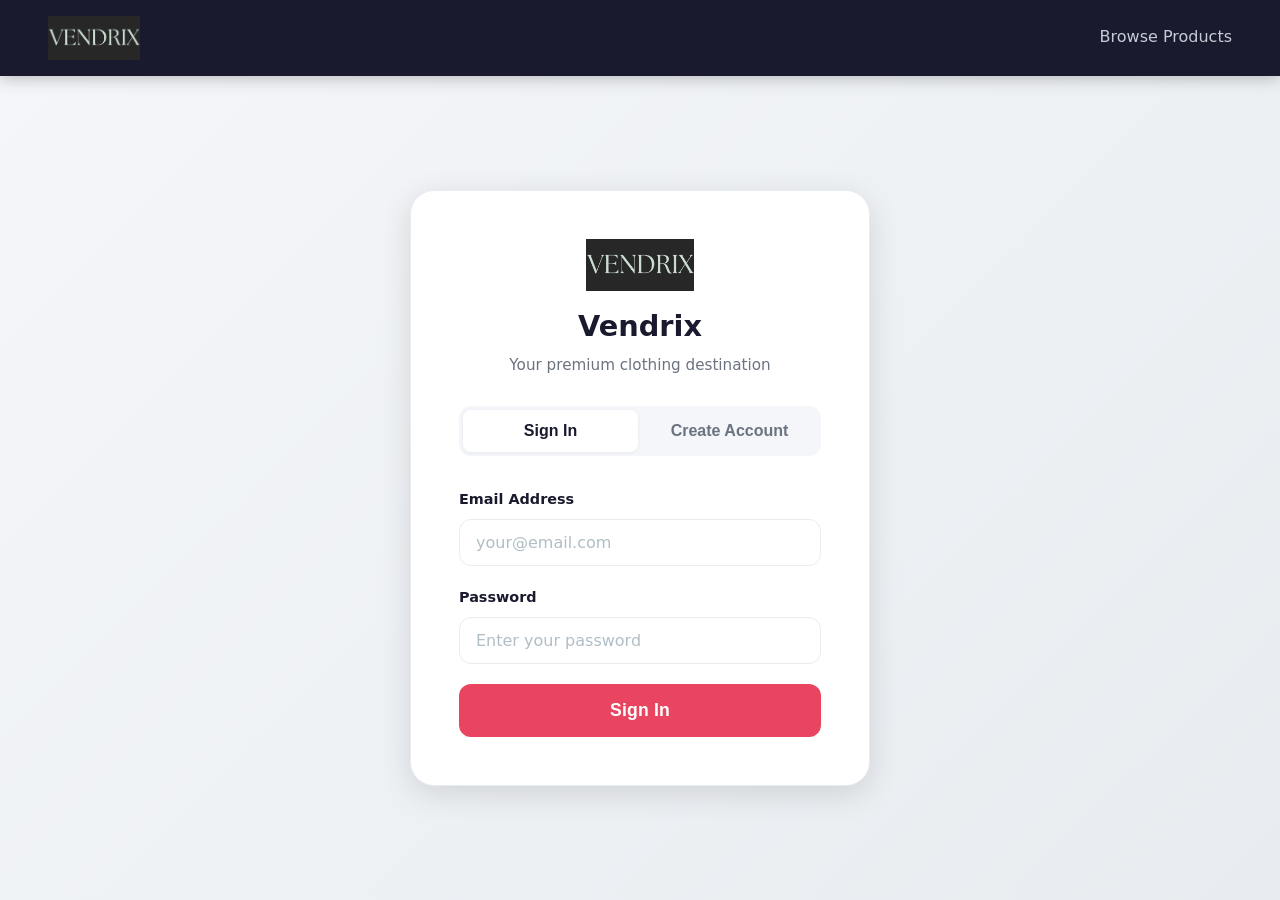
==== frontend/auth.html @ 45f07b44 "Initial commit - Vendrix full-stack ecommerce project" ====
<!DOCTYPE html>
<html lang="en">
<head>
  <meta charset="UTF-8">
  <meta name="viewport" content="width=device-width, initial-scale=1.0">
  <title>Vendrix — Login</title>
  <link rel="stylesheet" href="style.css">
</head>
<body>

<nav>
  <div class="nav-logo">
    <img src="assets/logo/vendrix-logo.png" alt="Vendrix"
         onerror="this.style.display='none';document.querySelector('.nav-logo-text').style.display='block'">
    <span class="nav-logo-text" style="display:none">Vendrix</span>
  </div>
  <div class="nav-links">
    <a href="index.html">Browse Products</a>
  </div>
</nav>

<div class="auth-page">
  <div class="auth-card">

    <div class="auth-logo">
      <img src="assets/logo/vendrix-logo.png" alt="Vendrix"
           onerror="this.style.display='none'">
      <h1>Vendrix</h1>
      <p>Your premium clothing destination</p>
    </div>

    <div class="auth-tabs">
      <button class="active" id="tab-login">Sign In</button>
      <button id="tab-register">Create Account</button>
    </div>

    <div id="alert" style="display:none"></div>

    <!-- login form section -->
    <div id="login-form">
      <div class="form-group">
        <label>Email Address</label>
        <input type="email" id="login-email"
               placeholder="your@email.com"
               autocomplete="email">
      </div>
      <div class="form-group">
        <label>Password</label>
        <input type="password" id="login-password"
               placeholder="Enter your password"
               autocomplete="current-password">
      </div>
      <button class="btn btn-primary btn-lg"
              style="width:100%"
              id="login-btn">Sign In</button>
    </div>

    <!-- register form (hidden by default) -->
    <div id="register-form" style="display:none">
      <div class="form-group">
        <label>Username</label>
        <input type="text" id="reg-username"
               placeholder="Choose a username">
      </div>
      <div class="form-group">
        <label>Email Address</label>
        <input type="email" id="reg-email"
               placeholder="your@email.com">
      </div>
      <div class="form-group">
        <label>Password</label>
        <input type="password" id="reg-password"
               placeholder="Minimum 6 characters">
      </div>
      <div class="form-group">
        <label>Confirm Password</label>
        <input type="password" id="reg-password2"
               placeholder="Repeat your password">
      </div>
      <button class="btn btn-primary btn-lg"
              style="width:100%"
              id="register-btn">Create Account</button>
    </div>

  </div>
</div>

<script src="api.js"></script>
<script src="auth.js"></script>
</body>
</html>
---- frontend/style.css ----
/* reset - remove default browser styles */
*, *::before, *::after {
  margin: 0;
  padding: 0;
  box-sizing: border-box;
}

:root {
  --primary:   #e94560;
  --primary-dark: #c0392b;
  --dark:      #1a1a2e;
  --dark2:     #16213e;
  --bg:        #f4f6f9;
  --white:     #ffffff;
  --border:    #e8ecf0;
  --text:      #1a1a2e;
  --text-muted:#6b7280;
  --radius:    12px;
  --radius-lg: 16px;
  --shadow-sm: 0 1px 4px rgba(0,0,0,0.06);
  --shadow:    0 4px 16px rgba(0,0,0,0.08);
  --shadow-lg: 0 8px 32px rgba(0,0,0,0.12);
}

body {
  font-family: 'Segoe UI', system-ui, -apple-system, sans-serif;
  background: var(--bg);
  color: var(--text);
  min-height: 100vh;
  font-size: 16px;
  line-height: 1.6;
}

a {
  text-decoration: none;
  color: inherit;
}

img {
  display: block;
  max-width: 100%;
}

/* navbar */
nav {
  background: var(--dark);
  padding: 0 48px;
  display: flex;
  align-items: center;
  justify-content: space-between;
  height: 76px;
  position: sticky;
  top: 0;
  z-index: 100;
  box-shadow: 0 2px 16px rgba(0,0,0,0.25);
}

.nav-logo {
  display: flex;
  align-items: center;
  gap: 12px;
}

.nav-logo img {
  height: 44px;
  object-fit: contain;
}

.nav-logo-text {
  color: var(--primary);
  font-size: 1.6rem;
  font-weight: 800;
  letter-spacing: 1.5px;
}

.nav-links {
  display: flex;
  gap: 28px;
  align-items: center;
}

.nav-links a {
  color: #c4cdd6;
  font-size: 1rem;
  font-weight: 500;
  transition: color 0.2s;
  position: relative;
  padding-bottom: 2px;
}

.nav-links a::after {
  content: '';
  position: absolute;
  bottom: -2px;
  left: 0;
  width: 0;
  height: 2px;
  background: var(--primary);
  transition: width 0.2s;
}

.nav-links a:hover {
  color: #fff;
}

.nav-links a:hover::after {
  width: 100%;
}

.nav-links a.active {
  color: #fff;
}

.nav-links a.active::after {
  width: 100%;
}

.nav-user {
  color: #fff;
  font-weight: 600;
  font-size: 0.95rem;
  display: flex;
  align-items: center;
  gap: 8px;
}

.nav-avatar {
  width: 34px;
  height: 34px;
  border-radius: 50%;
  background: var(--primary);
  display: flex;
  align-items: center;
  justify-content: center;
  color: #fff;
  font-weight: 700;
  font-size: 0.85rem;
}

.nav-cart-link {
  display: flex;
  align-items: center;
  gap: 8px;
  color: #c4cdd6 !important;
  font-size: 1rem !important;
}

.cart-count {
  background: var(--primary);
  color: white;
  border-radius: 12px;
  padding: 2px 8px;
  font-size: 0.75rem;
  font-weight: 700;
  min-width: 22px;
  text-align: center;
}

#logout-btn {
  background: var(--primary);
  color: white;
  border: none;
  padding: 9px 22px;
  border-radius: 24px;
  cursor: pointer;
  font-size: 0.95rem;
  font-weight: 600;
  transition: all 0.2s;
  letter-spacing: 0.3px;
}

#logout-btn:hover {
  background: var(--primary-dark);
  transform: translateY(-1px);
}

/* main content wrapper */
.container {
  max-width: 1280px;
  margin: 40px auto;
  padding: 0 32px;
}

/* page title area */
.page-header {
  margin-bottom: 32px;
}

.page-title {
  font-size: 2.2rem;
  font-weight: 800;
  color: var(--dark);
  margin-bottom: 6px;
}

.page-subtitle {
  font-size: 1rem;
  color: var(--text-muted);
}

/* buttons */
.btn {
  display: inline-flex;
  align-items: center;
  justify-content: center;
  gap: 8px;
  padding: 12px 28px;
  border-radius: var(--radius);
  border: none;
  cursor: pointer;
  font-size: 1rem;
  font-weight: 600;
  transition: all 0.2s;
  letter-spacing: 0.2px;
}

.btn-primary {
  background: var(--primary);
  color: white;
}

.btn-primary:hover {
  background: var(--primary-dark);
  transform: translateY(-2px);
  box-shadow: 0 4px 12px rgba(233,69,96,0.35);
}

.btn-secondary {
  background: var(--dark);
  color: white;
}

.btn-secondary:hover {
  background: var(--dark2);
}

.btn-outline {
  background: transparent;
  color: var(--primary);
  border: 2px solid var(--primary);
}

.btn-outline:hover {
  background: var(--primary);
  color: white;
}

.btn-danger {
  background: #ff4444;
  color: white;
}

.btn-danger:hover {
  background: #cc0000;
}

.btn-ghost {
  background: var(--bg);
  color: var(--text-muted);
  border: 1px solid var(--border);
}

.btn-ghost:hover {
  background: #e8ecf0;
}

.btn-sm {
  padding: 8px 18px;
  font-size: 0.88rem;
}

.btn-lg {
  padding: 16px 36px;
  font-size: 1.1rem;
}

/* search and filter bar */
.filters {
  display: flex;
  gap: 14px;
  margin-bottom: 36px;
  flex-wrap: wrap;
  align-items: center;
  background: var(--white);
  padding: 20px 24px;
  border-radius: var(--radius-lg);
  box-shadow: var(--shadow-sm);
  border: 1px solid var(--border);
}

.filters input,
.filters select {
  padding: 11px 16px;
  border: 1.5px solid var(--border);
  border-radius: var(--radius);
  font-size: 0.95rem;
  outline: none;
  transition: border-color 0.2s, box-shadow 0.2s;
  color: var(--text);
  background: var(--white);
  font-family: inherit;
}

.filters input:focus,
.filters select:focus {
  border-color: var(--primary);
  box-shadow: 0 0 0 3px rgba(233,69,96,0.1);
}

.filters input[type="text"] {
  flex: 1;
  min-width: 220px;
}

.filters label {
  font-size: 0.85rem;
  color: var(--text-muted);
  font-weight: 600;
}

/* gender filter pills */
.gender-pills {
  display: flex;
  gap: 8px;
  flex-wrap: wrap;
}

.gender-pill {
  padding: 8px 18px;
  border-radius: 24px;
  border: 1.5px solid var(--border);
  background: var(--white);
  color: var(--text-muted);
  font-size: 0.9rem;
  font-weight: 600;
  cursor: pointer;
  transition: all 0.2s;
}

.gender-pill:hover {
  border-color: var(--primary);
  color: var(--primary);
}

.gender-pill.active {
  background: var(--primary);
  border-color: var(--primary);
  color: white;
}

/* product grid and cards */
.products-grid {
  display: grid;
  grid-template-columns: repeat(auto-fill, minmax(300px, 1fr));
  gap: 28px;
}

.product-card {
  background: var(--white);
  border-radius: var(--radius-lg);
  overflow: hidden;
  box-shadow: var(--shadow-sm);
  border: 1px solid var(--border);
  transition: transform 0.25s, box-shadow 0.25s;
  display: flex;
  flex-direction: column;
}

.product-card:hover {
  transform: translateY(-6px);
  box-shadow: var(--shadow-lg);
}

.product-card .product-image-wrap {
  position: relative;
  height: 280px;
  overflow: hidden;
  background: #f8f9fa;
}

.product-card .product-image-wrap img {
  width: 100%;
  height: 100%;
  object-fit: cover;
  transition: transform 0.4s;
}

.product-card:hover .product-image-wrap img {
  transform: scale(1.04);
}

.product-card .no-image {
  width: 100%;
  height: 100%;
  background: linear-gradient(135deg, var(--dark), var(--dark2));
  display: flex;
  flex-direction: column;
  align-items: center;
  justify-content: center;
  gap: 10px;
}

.product-card .no-image img {
  width: 80px;
  height: 80px;
  opacity: 0.4;
  filter: invert(1);
}

.product-card .no-image span {
  color: rgba(255,255,255,0.3);
  font-size: 0.85rem;
}

.product-badge {
  position: absolute;
  top: 14px;
  left: 14px;
  padding: 4px 12px;
  border-radius: 20px;
  font-size: 0.78rem;
  font-weight: 700;
  text-transform: uppercase;
  letter-spacing: 0.5px;
}

.badge-new {
  background: #dcfce7;
  color: #166534;
}

.badge-out {
  background: rgba(0,0,0,0.6);
  color: #fff;
}

.product-card .card-body {
  padding: 20px;
  flex: 1;
  display: flex;
  flex-direction: column;
  gap: 8px;
}

.product-card .product-category {
  font-size: 0.78rem;
  color: var(--primary);
  font-weight: 700;
  text-transform: uppercase;
  letter-spacing: 0.8px;
}

.product-card h3 {
  font-size: 1.15rem;
  font-weight: 700;
  color: var(--dark);
  line-height: 1.3;
}

.product-card .product-desc {
  font-size: 0.9rem;
  color: var(--text-muted);
  line-height: 1.6;
  display: -webkit-box;
  -webkit-line-clamp: 2;
  -webkit-box-orient: vertical;
  overflow: hidden;
}

.color-swatches {
  display: flex;
  gap: 6px;
  flex-wrap: wrap;
  margin-top: 4px;
}

.color-swatch {
  width: 18px;
  height: 18px;
  border-radius: 50%;
  border: 2px solid #fff;
  box-shadow: 0 0 0 1px var(--border);
  cursor: pointer;
  transition: transform 0.15s;
}

.color-swatch:hover {
  transform: scale(1.2);
}

.size-tags {
  display: flex;
  gap: 5px;
  flex-wrap: wrap;
  margin-top: 4px;
}

.size-tag {
  padding: 3px 8px;
  border: 1px solid var(--border);
  border-radius: 6px;
  font-size: 0.75rem;
  color: var(--text-muted);
  font-weight: 600;
}

.product-card .card-footer {
  display: flex;
  justify-content: space-between;
  align-items: center;
  padding: 16px 20px;
  border-top: 1px solid var(--border);
  background: #fafbfc;
}

.product-card .price {
  display: flex;
  flex-direction: column;
}

.product-card .price .amount {
  font-size: 1.4rem;
  font-weight: 800;
  color: var(--primary);
  line-height: 1;
}

.product-card .price .currency {
  font-size: 0.8rem;
  color: var(--text-muted);
}

.out-of-stock {
  font-size: 0.85rem;
  color: #999;
  font-style: italic;
}

/* alert messages */
.alert {
  padding: 14px 18px;
  border-radius: var(--radius);
  margin-bottom: 20px;
  font-size: 0.95rem;
  font-weight: 500;
  display: flex;
  align-items: center;
  gap: 10px;
}

.alert-success {
  background: #d4edda;
  color: #155724;
  border: 1px solid #c3e6cb;
}

.alert-error {
  background: #f8d7da;
  color: #721c24;
  border: 1px solid #f5c6cb;
}

/* login / register page */
.auth-page {
  min-height: calc(100vh - 76px);
  display: flex;
  align-items: center;
  justify-content: center;
  padding: 40px 20px;
  background: linear-gradient(135deg, #f4f6f9 0%, #e8ecf0 100%);
}

.auth-card {
  background: var(--white);
  border-radius: 24px;
  padding: 48px;
  width: 100%;
  max-width: 460px;
  box-shadow: var(--shadow-lg);
  border: 1px solid var(--border);
}

.auth-logo {
  text-align: center;
  margin-bottom: 28px;
}

.auth-logo img {
  height: 52px;
  margin: 0 auto 12px;
}

.auth-logo h1 {
  font-size: 1.8rem;
  font-weight: 800;
  color: var(--dark);
}

.auth-logo p {
  font-size: 0.95rem;
  color: var(--text-muted);
  margin-top: 4px;
}

.auth-tabs {
  display: flex;
  background: var(--bg);
  border-radius: var(--radius);
  padding: 4px;
  margin-bottom: 32px;
  gap: 4px;
}

.auth-tabs button {
  flex: 1;
  padding: 12px;
  border: none;
  background: transparent;
  cursor: pointer;
  font-size: 1rem;
  font-weight: 600;
  border-radius: 8px;
  transition: all 0.2s;
  color: var(--text-muted);
}

.auth-tabs button.active {
  background: var(--white);
  color: var(--dark);
  box-shadow: var(--shadow-sm);
}

.form-group {
  margin-bottom: 20px;
}

.form-group label {
  display: block;
  font-size: 0.9rem;
  font-weight: 600;
  color: var(--text);
  margin-bottom: 8px;
}

.form-group input,
.form-group textarea {
  width: 100%;
  padding: 13px 16px;
  border: 1.5px solid var(--border);
  border-radius: var(--radius);
  font-size: 1rem;
  outline: none;
  transition: all 0.2s;
  font-family: inherit;
  color: var(--text);
  background: var(--white);
}

.form-group input:focus,
.form-group textarea:focus {
  border-color: var(--primary);
  box-shadow: 0 0 0 3px rgba(233,69,96,0.1);
}

.form-group input::placeholder {
  color: #b0bec5;
}

/* cart page layout */
.cart-layout {
  display: grid;
  grid-template-columns: 1fr 360px;
  gap: 28px;
  align-items: start;
}

@media (max-width: 900px) {
  .cart-layout { grid-template-columns: 1fr; }
}

.cart-section {
  background: var(--white);
  border-radius: var(--radius-lg);
  border: 1px solid var(--border);
  box-shadow: var(--shadow-sm);
  overflow: hidden;
}

.cart-section-head {
  display: flex;
  justify-content: space-between;
  align-items: center;
  padding: 22px 24px;
  border-bottom: 1px solid var(--border);
}

.cart-section-head h3 {
  font-size: 1.15rem;
  font-weight: 700;
  color: var(--dark);
}

.cart-item {
  display: flex;
  align-items: center;
  gap: 18px;
  padding: 20px 24px;
  border-bottom: 1px solid var(--border);
  transition: background 0.15s;
}

.cart-item:last-child {
  border-bottom: none;
}

.cart-item:hover {
  background: #fafbfc;
}

.cart-item-image {
  width: 80px;
  height: 80px;
  border-radius: var(--radius);
  overflow: hidden;
  flex-shrink: 0;
  background: var(--bg);
  border: 1px solid var(--border);
}

.cart-item-image img {
  width: 100%;
  height: 100%;
  object-fit: cover;
}

.cart-item-image .img-placeholder {
  width: 100%;
  height: 100%;
  display: flex;
  align-items: center;
  justify-content: center;
  background: linear-gradient(135deg, var(--dark), var(--dark2));
}

.cart-item-image .img-placeholder img {
  width: 36px;
  height: 36px;
  opacity: 0.3;
  filter: invert(1);
}

.cart-item-info {
  flex: 1;
}

.cart-item-info h4 {
  font-size: 1.05rem;
  font-weight: 700;
  color: var(--dark);
  margin-bottom: 4px;
}

.cart-item-info .item-meta {
  font-size: 0.85rem;
  color: var(--text-muted);
  margin-bottom: 6px;
}

.qty-controls {
  display: flex;
  align-items: center;
  gap: 10px;
  margin-top: 8px;
}

.qty-btn {
  width: 28px;
  height: 28px;
  border-radius: 50%;
  border: 1.5px solid var(--border);
  background: var(--white);
  color: var(--text);
  font-size: 1rem;
  cursor: pointer;
  display: flex;
  align-items: center;
  justify-content: center;
  transition: all 0.15s;
  font-weight: 700;
}

.qty-btn:hover {
  border-color: var(--primary);
  color: var(--primary);
}

.qty-num {
  font-size: 1rem;
  font-weight: 700;
  min-width: 24px;
  text-align: center;
}

.cart-item-price {
  font-weight: 800;
  color: var(--primary);
  font-size: 1.15rem;
  text-align: right;
  min-width: 80px;
}

.cart-remove-btn {
  background: none;
  border: 1.5px solid #fee2e2;
  border-radius: 8px;
  color: #ef4444;
  cursor: pointer;
  padding: 8px 10px;
  font-size: 0.95rem;
  transition: all 0.15s;
}

.cart-remove-btn:hover {
  background: #fee2e2;
}

/* order summary sidebar */
.order-summary {
  background: var(--white);
  border-radius: var(--radius-lg);
  border: 1px solid var(--border);
  box-shadow: var(--shadow-sm);
  overflow: hidden;
}

.summary-head {
  padding: 22px 24px;
  border-bottom: 1px solid var(--border);
}

.summary-head h3 {
  font-size: 1.15rem;
  font-weight: 700;
  color: var(--dark);
}

.summary-body {
  padding: 20px 24px;
}

.summary-row {
  display: flex;
  justify-content: space-between;
  align-items: center;
  padding: 10px 0;
  font-size: 0.95rem;
  color: var(--text-muted);
  border-bottom: 1px solid var(--border);
}

.summary-row:last-child {
  border-bottom: none;
}

.summary-row.total {
  font-size: 1.15rem;
  font-weight: 800;
  color: var(--dark);
  padding-top: 16px;
  margin-top: 4px;
}

.summary-row.total span:last-child {
  color: var(--primary);
}

.free-badge {
  background: #dcfce7;
  color: #166534;
  padding: 2px 10px;
  border-radius: 12px;
  font-size: 0.82rem;
  font-weight: 700;
}

.summary-footer {
  padding: 20px 24px;
  border-top: 1px solid var(--border);
  display: flex;
  flex-direction: column;
  gap: 10px;
}

/* orders page */
.order-card {
  background: var(--white);
  border-radius: var(--radius-lg);
  border: 1px solid var(--border);
  box-shadow: var(--shadow-sm);
  margin-bottom: 20px;
  overflow: hidden;
  transition: box-shadow 0.2s;
}

.order-card:hover {
  box-shadow: var(--shadow);
}

.order-card-head {
  display: flex;
  justify-content: space-between;
  align-items: center;
  padding: 20px 24px;
  border-bottom: 1px solid var(--border);
  background: #fafbfc;
}

.order-id-wrap h3 {
  font-size: 1.05rem;
  font-weight: 700;
  color: var(--dark);
}

.order-date {
  font-size: 0.85rem;
  color: var(--text-muted);
  margin-top: 2px;
}

.order-card-body {
  padding: 20px 24px;
}

.order-address {
  display: flex;
  align-items: center;
  gap: 10px;
  font-size: 0.9rem;
  color: var(--text-muted);
  margin-bottom: 18px;
  padding: 12px 16px;
  background: var(--bg);
  border-radius: var(--radius);
}

.order-address img {
  width: 18px;
  height: 18px;
  opacity: 0.5;
}

.order-items-list {
  display: flex;
  flex-direction: column;
  gap: 12px;
}

.order-item-row {
  display: flex;
  align-items: center;
  gap: 14px;
  padding: 12px 16px;
  background: var(--bg);
  border-radius: var(--radius);
}

.order-item-img {
  width: 52px;
  height: 52px;
  border-radius: 8px;
  overflow: hidden;
  flex-shrink: 0;
  background: var(--white);
  border: 1px solid var(--border);
}

.order-item-img img {
  width: 100%;
  height: 100%;
  object-fit: cover;
}

.order-item-img .img-placeholder {
  width: 100%;
  height: 100%;
  display: flex;
  align-items: center;
  justify-content: center;
  background: linear-gradient(135deg, var(--dark), var(--dark2));
}

.order-item-img .img-placeholder img {
  width: 24px;
  height: 24px;
  opacity: 0.25;
  filter: invert(1);
}

.order-item-name {
  flex: 1;
  font-size: 0.95rem;
  font-weight: 600;
  color: var(--dark);
}

.order-item-qty {
  font-size: 0.85rem;
  color: var(--text-muted);
}

.order-item-price {
  font-size: 1rem;
  font-weight: 700;
  color: var(--primary);
}

.order-card-foot {
  display: flex;
  justify-content: space-between;
  align-items: center;
  padding: 16px 24px;
  border-top: 1px solid var(--border);
  background: #fafbfc;
}

.order-count {
  font-size: 0.9rem;
  color: var(--text-muted);
  font-weight: 500;
}

.order-total {
  font-size: 1.2rem;
  font-weight: 800;
  color: var(--primary);
}

/* order status colors */
.badge {
  padding: 5px 14px;
  border-radius: 20px;
  font-size: 0.8rem;
  font-weight: 700;
  text-transform: uppercase;
  letter-spacing: 0.5px;
}

.badge-pending   { background: #fff3cd; color: #856404; }
.badge-confirmed { background: #cce5ff; color: #004085; }
.badge-shipped   { background: #d1ecf1; color: #0c5460; }
.badge-delivered { background: #d4edda; color: #155724; }
.badge-cancelled { background: #f8d7da; color: #721c24; }

/* empty state when no data */
.empty-state {
  text-align: center;
  padding: 80px 20px;
}

.empty-state-img {
  width: 120px;
  height: 120px;
  margin: 0 auto 24px;
  opacity: 0.15;
}

.empty-state h3 {
  font-size: 1.5rem;
  font-weight: 700;
  color: var(--dark);
  margin-bottom: 8px;
}

.empty-state p {
  font-size: 1rem;
  color: var(--text-muted);
  margin-bottom: 28px;
}

/* loading spinner */
.loading {
  text-align: center;
  padding: 60px;
  color: var(--text-muted);
  font-size: 1rem;
}

.loading-spinner {
  width: 40px;
  height: 40px;
  border: 3px solid var(--border);
  border-top-color: var(--primary);
  border-radius: 50%;
  animation: spin 0.8s linear infinite;
  margin: 0 auto 16px;
}

@keyframes spin {
  to { transform: rotate(360deg); }
}

/* checkout modal */
.modal-overlay {
  display: none;
  position: fixed;
  inset: 0;
  background: rgba(0,0,0,0.55);
  z-index: 300;
  justify-content: center;
  align-items: center;
  padding: 20px;
  backdrop-filter: blur(2px);
}

.modal-overlay.open {
  display: flex;
}

.modal {
  background: var(--white);
  border-radius: 20px;
  padding: 40px;
  width: 100%;
  max-width: 480px;
  box-shadow: 0 20px 60px rgba(0,0,0,0.2);
  animation: modalIn 0.2s ease;
}

@keyframes modalIn {
  from { transform: scale(0.95); opacity: 0; }
  to   { transform: scale(1);    opacity: 1; }
}

.modal h3 {
  font-size: 1.3rem;
  font-weight: 700;
  margin-bottom: 6px;
  color: var(--dark);
}

.modal .modal-sub {
  font-size: 0.9rem;
  color: var(--text-muted);
  margin-bottom: 24px;
}

.modal-actions {
  display: flex;
  gap: 12px;
  margin-top: 24px;
}

/* toast notification */
.toast {
  position: fixed;
  bottom: 28px;
  right: 28px;
  background: var(--dark);
  color: #fff;
  padding: 14px 22px;
  border-radius: var(--radius);
  font-size: 0.95rem;
  font-weight: 500;
  z-index: 999;
  display: none;
  box-shadow: var(--shadow-lg);
  animation: toastIn 0.2s ease;
}

@keyframes toastIn {
  from { transform: translateY(10px); opacity: 0; }
  to   { transform: translateY(0);    opacity: 1; }
}

/* responsive adjustments */
@media (max-width: 768px) {
  nav { padding: 0 20px; height: 64px; }
  .container { padding: 0 16px; margin: 24px auto; }
  .page-title { font-size: 1.6rem; }
  .products-grid { grid-template-columns: repeat(auto-fill, minmax(240px, 1fr)); gap: 16px; }
  .auth-card { padding: 32px 24px; }
}

/* size selector */
.size-picker,
.qty-picker {
  margin-top: 10px;
}

.picker-label {
  font-size: 0.78rem;
  font-weight: 700;
  color: var(--text-muted);
  text-transform: uppercase;
  letter-spacing: 0.8px;
  display: block;
  margin-bottom: 6px;
}

.size-options {
  display: flex;
  gap: 6px;
  flex-wrap: wrap;
}

.size-btn {
  min-width: 36px;
  height: 36px;
  padding: 0 8px;
  border-radius: 8px;
  border: 1.5px solid var(--border);
  background: var(--white);
  color: var(--text);
  font-size: 0.82rem;
  font-weight: 700;
  cursor: pointer;
  transition: all 0.15s;
  display: flex;
  align-items: center;
  justify-content: center;
}

.size-btn:hover {
  border-color: var(--primary);
  color: var(--primary);
}

.size-btn.selected {
  background: var(--primary);
  border-color: var(--primary);
  color: white;
}

/* quantity picker on product cards */
.qty-picker .qty-controls {
  display: flex;
  align-items: center;
  border: 1.5px solid var(--border);
  border-radius: 8px;
  overflow: hidden;
  width: fit-content;
  margin-top: 0;
  gap: 0;
}

.qty-picker .qty-btn {
  width: 34px;
  height: 34px;
  border: none;
  border-radius: 0;
  background: var(--bg);
  color: var(--text);
  font-size: 1.1rem;
  font-weight: 700;
  cursor: pointer;
  transition: background 0.15s;
  display: flex;
  align-items: center;
  justify-content: center;
}

.qty-picker .qty-btn:hover {
  background: var(--primary);
  color: white;
}

.qty-picker .qty-num {
  min-width: 40px;
  text-align: center;
  font-size: 0.95rem;
  font-weight: 700;
  color: var(--dark);
  border-left: 1.5px solid var(--border);
  border-right: 1.5px solid var(--border);
  padding: 0 6px;
  line-height: 34px;
  border-radius: 0;
}
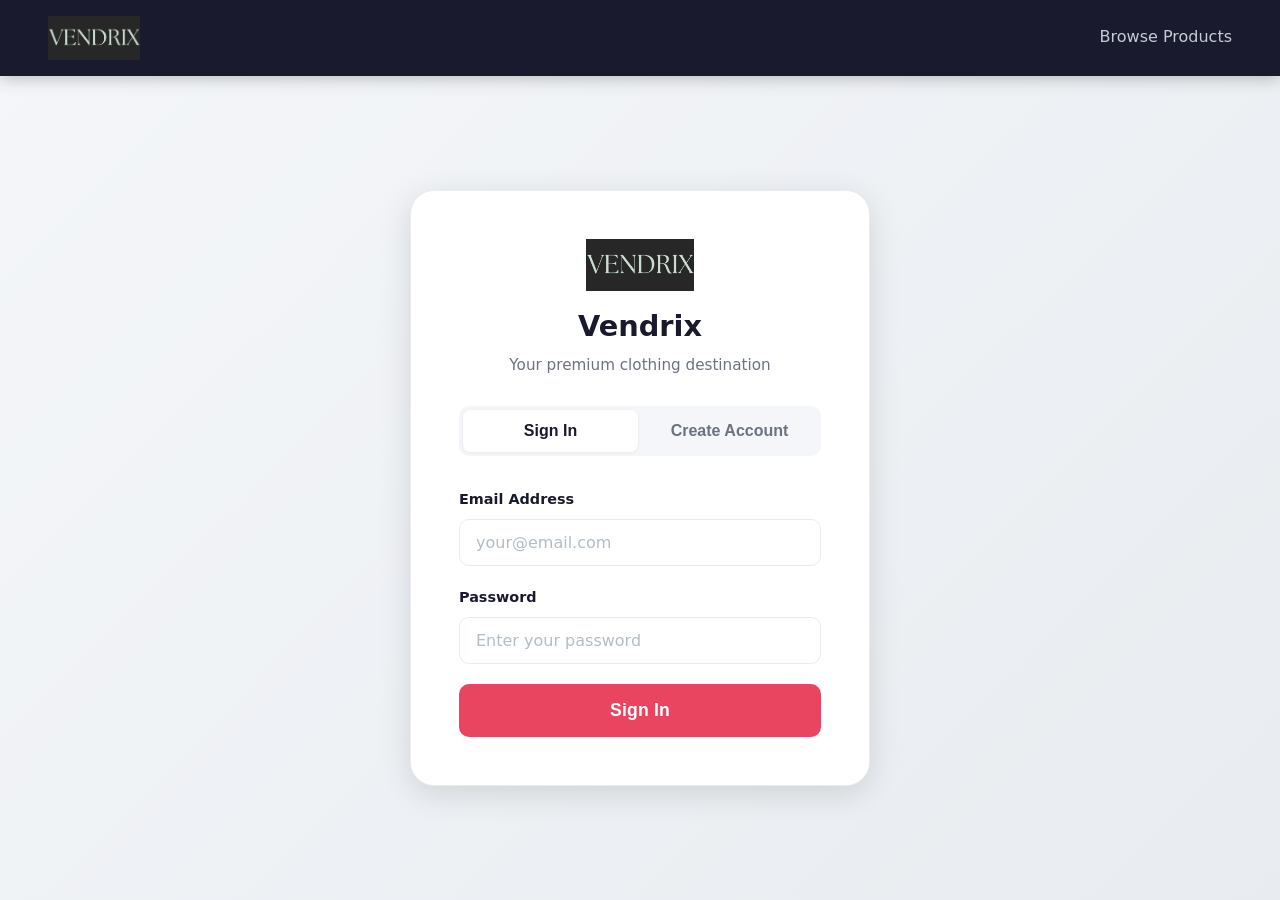
==== commit 4d7f3029: "Vendrix - Full-Stack ecommerce Platform (Django-Stripe + PostgreSQL)" ====
--- a/frontend/auth.html
+++ b/frontend/auth.html
@@ -11,7 +11,8 @@
 <nav>
   <div class="nav-logo">
     <img src="assets/logo/vendrix-logo.png" alt="Vendrix"
-         onerror="this.style.display='none';document.querySelector('.nav-logo-text').style.display='block'">
+         onerror="this.style.display='none';
+                  document.querySelector('.nav-logo-text').style.display='block'">
     <span class="nav-logo-text" style="display:none">Vendrix</span>
   </div>
   <div class="nav-links">
@@ -29,63 +30,176 @@
       <p>Your premium clothing destination</p>
     </div>
 
+    <!-- Tabs use onclick directly -->
     <div class="auth-tabs">
-      <button class="active" id="tab-login">Sign In</button>
-      <button id="tab-register">Create Account</button>
+      <button class="active" id="tab-login"
+              onclick="showTab('login')">Sign In</button>
+      <button id="tab-register"
+              onclick="showTab('register')">Create Account</button>
     </div>
 
     <div id="alert" style="display:none"></div>
 
-    <!-- login form section -->
+    <!-- Login form -->
     <div id="login-form">
       <div class="form-group">
         <label>Email Address</label>
-        <input type="email" id="login-email"
+        <!-- Use email type here -->
+        <input type="email"
+               id="login-email"
                placeholder="your@email.com"
                autocomplete="email">
       </div>
       <div class="form-group">
         <label>Password</label>
-        <input type="password" id="login-password"
+        <input type="password"
+               id="login-password"
                placeholder="Enter your password"
                autocomplete="current-password">
       </div>
       <button class="btn btn-primary btn-lg"
               style="width:100%"
-              id="login-btn">Sign In</button>
-    </div>
-
-    <!-- register form (hidden by default) -->
+              id="login-btn"
+              onclick="handleLogin()">
+        Sign In
+      </button>
+    </div>
+
+    <!-- Register form -->
     <div id="register-form" style="display:none">
       <div class="form-group">
         <label>Username</label>
-        <input type="text" id="reg-username"
-               placeholder="Choose a username">
+        <input type="text"
+               id="reg-username"
+               placeholder="Choose a username"
+               autocomplete="username">
       </div>
       <div class="form-group">
         <label>Email Address</label>
-        <input type="email" id="reg-email"
-               placeholder="your@email.com">
+        <input type="email"
+               id="reg-email"
+               placeholder="your@email.com"
+               autocomplete="email">
       </div>
       <div class="form-group">
         <label>Password</label>
-        <input type="password" id="reg-password"
+        <input type="password"
+               id="reg-password"
                placeholder="Minimum 6 characters">
       </div>
       <div class="form-group">
         <label>Confirm Password</label>
-        <input type="password" id="reg-password2"
+        <input type="password"
+               id="reg-password2"
                placeholder="Repeat your password">
       </div>
       <button class="btn btn-primary btn-lg"
               style="width:100%"
-              id="register-btn">Create Account</button>
+              id="register-btn"
+              onclick="handleRegister()">
+        Create Account
+      </button>
     </div>
 
   </div>
 </div>
 
 <script src="api.js"></script>
-<script src="auth.js"></script>
+<script>
+
+  // Already logged in, skip this page
+  if (isLoggedIn()) window.location.href = 'index.html';
+
+  // Tab switching
+  function showTab(tab) {
+    const isLogin = tab === 'login';
+    document.getElementById('login-form').style.display    = isLogin ? 'block' : 'none';
+    document.getElementById('register-form').style.display = isLogin ? 'none'  : 'block';
+    document.getElementById('tab-login').classList.toggle('active',    isLogin);
+    document.getElementById('tab-register').classList.toggle('active', !isLogin);
+    document.getElementById('alert').style.display = 'none';
+  }
+
+  // Alert helper
+  function showAlert(msg, type = 'error') {
+    const el       = document.getElementById('alert');
+    el.className   = `alert alert-${type}`;
+    el.textContent = msg;
+    el.style.display = 'block';
+  }
+
+  // Login
+  async function handleLogin() {
+    const email    = document.getElementById('login-email').value.trim();
+    const password = document.getElementById('login-password').value;
+
+    if (!email || !password) {
+      return showAlert('Please fill in all fields.');
+    }
+
+    const btn       = document.getElementById('login-btn');
+    btn.textContent = 'Signing in...';
+    btn.disabled    = true;
+
+    try {
+      // api.js login() sends email to backend
+      // backend returns { access, refresh, username, email }
+      // api.js saves username to localStorage
+      await login(email, password);
+
+      // Go to products page
+      window.location.href = 'index.html';
+
+    } catch (err) {
+      showAlert(err.message);
+      btn.textContent = 'Sign In';
+      btn.disabled    = false;
+    }
+  }
+
+  // Register
+  async function handleRegister() {
+    const username  = document.getElementById('reg-username').value.trim();
+    const email     = document.getElementById('reg-email').value.trim();
+    const password  = document.getElementById('reg-password').value;
+    const password2 = document.getElementById('reg-password2').value;
+
+    if (!username || !email || !password || !password2) {
+      return showAlert('Please fill in all fields.');
+    }
+
+    if (password !== password2) {
+      return showAlert('Passwords do not match.');
+    }
+
+    const btn       = document.getElementById('register-btn');
+    btn.textContent = 'Creating account...';
+    btn.disabled    = true;
+
+    try {
+      await register(username, email, password, password2);
+
+      // Auto-fill email so user can sign in
+      showAlert('Account created! Please sign in.', 'success');
+      document.getElementById('login-email').value = email;
+      showTab('login');
+
+    } catch (err) {
+      showAlert(err.message);
+    } finally {
+      btn.textContent = 'Create Account';
+      btn.disabled    = false;
+    }
+  }
+
+  // Enter key
+  document.addEventListener('keydown', e => {
+    if (e.key !== 'Enter') return;
+    const loginVisible =
+      document.getElementById('login-form').style.display !== 'none';
+    loginVisible ? handleLogin() : handleRegister();
+  });
+
+</script>
 </body>
 </html>
--- a/frontend/style.css
+++ b/frontend/style.css
@@ -1,25 +1,26 @@
-/* reset - remove default browser styles */
+ /* Reset */
 *, *::before, *::after {
   margin: 0;
   padding: 0;
   box-sizing: border-box;
 }
 
+/* Variables */
 :root {
-  --primary:   #e94560;
+  --primary:      #e94560;
   --primary-dark: #c0392b;
-  --dark:      #1a1a2e;
-  --dark2:     #16213e;
-  --bg:        #f4f6f9;
-  --white:     #ffffff;
-  --border:    #e8ecf0;
-  --text:      #1a1a2e;
-  --text-muted:#6b7280;
-  --radius:    12px;
-  --radius-lg: 16px;
-  --shadow-sm: 0 1px 4px rgba(0,0,0,0.06);
-  --shadow:    0 4px 16px rgba(0,0,0,0.08);
-  --shadow-lg: 0 8px 32px rgba(0,0,0,0.12);
+  --dark:         #1a1a2e;
+  --dark2:        #16213e;
+  --bg:           #f4f6f9;
+  --white:        #ffffff;
+  --border:       #e8ecf0;
+  --text:         #1a1a2e;
+  --text-muted:   #6b7280;
+  --radius:       10px;
+  --radius-lg:    14px;
+  --shadow-sm:    0 1px 4px rgba(0,0,0,0.06);
+  --shadow:       0 4px 16px rgba(0,0,0,0.08);
+  --shadow-lg:    0 8px 32px rgba(0,0,0,0.12);
 }
 
 body {
@@ -31,17 +32,10 @@
   line-height: 1.6;
 }
 
-a {
-  text-decoration: none;
-  color: inherit;
-}
-
-img {
-  display: block;
-  max-width: 100%;
-}
-
-/* navbar */
+a { text-decoration: none; color: inherit; }
+img { display: block; max-width: 100%; }
+
+/* Navbar */
 nav {
   background: var(--dark);
   padding: 0 48px;
@@ -55,17 +49,8 @@
   box-shadow: 0 2px 16px rgba(0,0,0,0.25);
 }
 
-.nav-logo {
-  display: flex;
-  align-items: center;
-  gap: 12px;
-}
-
-.nav-logo img {
-  height: 44px;
-  object-fit: contain;
-}
-
+.nav-logo { display: flex; align-items: center; gap: 12px; }
+.nav-logo img { height: 44px; object-fit: contain; }
 .nav-logo-text {
   color: var(--primary);
   font-size: 1.6rem;
@@ -73,11 +58,7 @@
   letter-spacing: 1.5px;
 }
 
-.nav-links {
-  display: flex;
-  gap: 28px;
-  align-items: center;
-}
+.nav-links { display: flex; gap: 28px; align-items: center; }
 
 .nav-links a {
   color: #c4cdd6;
@@ -91,29 +72,16 @@
 .nav-links a::after {
   content: '';
   position: absolute;
-  bottom: -2px;
-  left: 0;
-  width: 0;
-  height: 2px;
+  bottom: -2px; left: 0;
+  width: 0; height: 2px;
   background: var(--primary);
   transition: width 0.2s;
 }
 
-.nav-links a:hover {
-  color: #fff;
-}
-
-.nav-links a:hover::after {
-  width: 100%;
-}
-
-.nav-links a.active {
-  color: #fff;
-}
-
-.nav-links a.active::after {
-  width: 100%;
-}
+.nav-links a:hover        { color: #fff; }
+.nav-links a:hover::after { width: 100%; }
+.nav-links a.active        { color: #fff; }
+.nav-links a.active::after { width: 100%; }
 
 .nav-user {
   color: #fff;
@@ -125,236 +93,119 @@
 }
 
 .nav-avatar {
-  width: 34px;
-  height: 34px;
+  width: 34px; height: 34px;
   border-radius: 50%;
   background: var(--primary);
-  display: flex;
-  align-items: center;
-  justify-content: center;
-  color: #fff;
-  font-weight: 700;
-  font-size: 0.85rem;
+  display: flex; align-items: center; justify-content: center;
+  color: #fff; font-weight: 700; font-size: 0.85rem;
 }
 
 .nav-cart-link {
-  display: flex;
-  align-items: center;
-  gap: 8px;
-  color: #c4cdd6 !important;
-  font-size: 1rem !important;
+  display: flex; align-items: center; gap: 8px;
+  color: #c4cdd6 !important; font-size: 1rem !important;
 }
 
 .cart-count {
-  background: var(--primary);
-  color: white;
-  border-radius: 12px;
-  padding: 2px 8px;
-  font-size: 0.75rem;
-  font-weight: 700;
-  min-width: 22px;
-  text-align: center;
+  background: var(--primary); color: white;
+  border-radius: 12px; padding: 2px 8px;
+  font-size: 0.75rem; font-weight: 700;
+  min-width: 22px; text-align: center;
 }
 
 #logout-btn {
-  background: var(--primary);
-  color: white;
-  border: none;
-  padding: 9px 22px;
-  border-radius: 24px;
-  cursor: pointer;
-  font-size: 0.95rem;
-  font-weight: 600;
-  transition: all 0.2s;
-  letter-spacing: 0.3px;
-}
-
-#logout-btn:hover {
-  background: var(--primary-dark);
-  transform: translateY(-1px);
-}
-
-/* main content wrapper */
-.container {
-  max-width: 1280px;
-  margin: 40px auto;
-  padding: 0 32px;
-}
-
-/* page title area */
-.page-header {
-  margin-bottom: 32px;
-}
-
-.page-title {
-  font-size: 2.2rem;
-  font-weight: 800;
-  color: var(--dark);
-  margin-bottom: 6px;
-}
-
-.page-subtitle {
-  font-size: 1rem;
-  color: var(--text-muted);
-}
-
-/* buttons */
+  background: var(--primary); color: white; border: none;
+  padding: 9px 22px; border-radius: 24px;
+  cursor: pointer; font-size: 0.95rem; font-weight: 600;
+  transition: all 0.2s; letter-spacing: 0.3px;
+}
+
+#logout-btn:hover { background: var(--primary-dark); transform: translateY(-1px); }
+
+/* Layout */
+.container { max-width: 1280px; margin: 40px auto; padding: 0 32px; }
+
+.page-header { margin-bottom: 32px; }
+.page-title  { font-size: 2.2rem; font-weight: 800; color: var(--dark); margin-bottom: 6px; }
+.page-subtitle { font-size: 1rem; color: var(--text-muted); }
+
+/* Buttons */
 .btn {
-  display: inline-flex;
-  align-items: center;
-  justify-content: center;
-  gap: 8px;
-  padding: 12px 28px;
-  border-radius: var(--radius);
-  border: none;
-  cursor: pointer;
-  font-size: 1rem;
-  font-weight: 600;
-  transition: all 0.2s;
-  letter-spacing: 0.2px;
-}
-
-.btn-primary {
-  background: var(--primary);
-  color: white;
-}
-
+  display: inline-flex; align-items: center; justify-content: center;
+  gap: 8px; padding: 12px 28px;
+  border-radius: var(--radius); border: none;
+  cursor: pointer; font-size: 1rem; font-weight: 600;
+  transition: all 0.2s; letter-spacing: 0.2px;
+}
+
+.btn-primary  { background: var(--primary); color: white; }
 .btn-primary:hover {
   background: var(--primary-dark);
   transform: translateY(-2px);
   box-shadow: 0 4px 12px rgba(233,69,96,0.35);
 }
 
-.btn-secondary {
-  background: var(--dark);
-  color: white;
-}
-
-.btn-secondary:hover {
-  background: var(--dark2);
-}
-
-.btn-outline {
-  background: transparent;
-  color: var(--primary);
-  border: 2px solid var(--primary);
-}
-
-.btn-outline:hover {
-  background: var(--primary);
-  color: white;
-}
-
-.btn-danger {
-  background: #ff4444;
-  color: white;
-}
-
-.btn-danger:hover {
-  background: #cc0000;
-}
+.btn-secondary { background: var(--dark); color: white; }
+.btn-secondary:hover { background: var(--dark2); }
 
 .btn-ghost {
-  background: var(--bg);
-  color: var(--text-muted);
+  background: var(--bg); color: var(--text-muted);
   border: 1px solid var(--border);
 }
-
-.btn-ghost:hover {
-  background: #e8ecf0;
-}
-
-.btn-sm {
-  padding: 8px 18px;
-  font-size: 0.88rem;
-}
-
-.btn-lg {
-  padding: 16px 36px;
-  font-size: 1.1rem;
-}
-
-/* search and filter bar */
+.btn-ghost:hover { background: #e8ecf0; }
+
+.btn-danger { background: #ff4444; color: white; }
+.btn-danger:hover { background: #cc0000; }
+
+.btn-sm { padding: 8px 18px; font-size: 0.88rem; }
+.btn-lg { padding: 16px 36px; font-size: 1.1rem; }
+
+/* Filters */
 .filters {
-  display: flex;
-  gap: 14px;
-  margin-bottom: 36px;
-  flex-wrap: wrap;
-  align-items: center;
-  background: var(--white);
-  padding: 20px 24px;
+  display: flex; gap: 14px;
+  margin-bottom: 36px; flex-wrap: wrap; align-items: center;
+  background: var(--white); padding: 20px 24px;
   border-radius: var(--radius-lg);
-  box-shadow: var(--shadow-sm);
-  border: 1px solid var(--border);
-}
-
-.filters input,
-.filters select {
+  box-shadow: var(--shadow-sm); border: 1px solid var(--border);
+}
+
+.filters input, .filters select {
   padding: 11px 16px;
   border: 1.5px solid var(--border);
   border-radius: var(--radius);
-  font-size: 0.95rem;
-  outline: none;
+  font-size: 0.95rem; outline: none;
   transition: border-color 0.2s, box-shadow 0.2s;
-  color: var(--text);
-  background: var(--white);
-  font-family: inherit;
-}
-
-.filters input:focus,
-.filters select:focus {
+  color: var(--text); background: var(--white); font-family: inherit;
+}
+
+.filters input:focus, .filters select:focus {
   border-color: var(--primary);
   box-shadow: 0 0 0 3px rgba(233,69,96,0.1);
 }
 
-.filters input[type="text"] {
-  flex: 1;
-  min-width: 220px;
-}
-
-.filters label {
-  font-size: 0.85rem;
-  color: var(--text-muted);
-  font-weight: 600;
-}
-
-/* gender filter pills */
-.gender-pills {
-  display: flex;
-  gap: 8px;
-  flex-wrap: wrap;
-}
+.filters input[type="text"] { flex: 1; min-width: 220px; }
+
+/* Gender pills */
+.gender-pills { display: flex; gap: 8px; flex-wrap: wrap; }
 
 .gender-pill {
-  padding: 8px 18px;
-  border-radius: 24px;
+  padding: 8px 20px; border-radius: 24px;
   border: 1.5px solid var(--border);
-  background: var(--white);
-  color: var(--text-muted);
-  font-size: 0.9rem;
-  font-weight: 600;
-  cursor: pointer;
-  transition: all 0.2s;
-}
-
-.gender-pill:hover {
-  border-color: var(--primary);
-  color: var(--primary);
-}
-
-.gender-pill.active {
-  background: var(--primary);
-  border-color: var(--primary);
-  color: white;
-}
-
-/* product grid and cards */
+  background: var(--white); color: var(--text-muted);
+  font-size: 0.9rem; font-weight: 600;
+  cursor: pointer; transition: all 0.2s;
+}
+
+.gender-pill:hover { border-color: var(--primary); color: var(--primary); }
+.gender-pill.active { background: var(--primary); border-color: var(--primary); color: white; }
+
+/* Product grid */
 .products-grid {
   display: grid;
-  grid-template-columns: repeat(auto-fill, minmax(300px, 1fr));
-  gap: 28px;
-}
-
+  grid-template-columns: repeat(auto-fill, minmax(240px, 1fr));
+  gap: 20px;
+}
+
+/* Product card */
 .product-card {
   background: var(--white);
   border-radius: var(--radius-lg);
@@ -362,298 +213,277 @@
   box-shadow: var(--shadow-sm);
   border: 1px solid var(--border);
   transition: transform 0.25s, box-shadow 0.25s;
-  display: flex;
-  flex-direction: column;
+  display: flex; flex-direction: column;
 }
 
 .product-card:hover {
-  transform: translateY(-6px);
+  transform: translateY(-4px);
   box-shadow: var(--shadow-lg);
 }
 
+/* Image wrap */
 .product-card .product-image-wrap {
-  position: relative;
-  height: 280px;
-  overflow: hidden;
-  background: #f8f9fa;
+  position: relative; height: 200px;
+  overflow: hidden; background: #f8f9fa; flex-shrink: 0;
 }
 
 .product-card .product-image-wrap img {
-  width: 100%;
-  height: 100%;
-  object-fit: cover;
+  width: 100%; height: 100%;
+  object-fit: contain;
   transition: transform 0.4s;
 }
 
-.product-card:hover .product-image-wrap img {
-  transform: scale(1.04);
-}
+.product-card:hover .product-image-wrap img { transform: scale(1.04); }
 
 .product-card .no-image {
-  width: 100%;
-  height: 100%;
+  width: 100%; height: 100%;
   background: linear-gradient(135deg, var(--dark), var(--dark2));
-  display: flex;
-  flex-direction: column;
-  align-items: center;
-  justify-content: center;
-  gap: 10px;
-}
-
-.product-card .no-image img {
-  width: 80px;
-  height: 80px;
-  opacity: 0.4;
-  filter: invert(1);
-}
-
-.product-card .no-image span {
-  color: rgba(255,255,255,0.3);
-  font-size: 0.85rem;
-}
-
+  display: flex; align-items: center; justify-content: center;
+}
+
+.product-card .no-image span { color: rgba(255,255,255,0.3); font-size: 0.85rem; }
+
+/* Badges */
 .product-badge {
-  position: absolute;
-  top: 14px;
-  left: 14px;
-  padding: 4px 12px;
-  border-radius: 20px;
-  font-size: 0.78rem;
-  font-weight: 700;
-  text-transform: uppercase;
-  letter-spacing: 0.5px;
-}
-
-.badge-new {
-  background: #dcfce7;
-  color: #166534;
-}
-
-.badge-out {
-  background: rgba(0,0,0,0.6);
-  color: #fff;
-}
-
+  position: absolute; top: 10px; left: 10px;
+  padding: 3px 10px; border-radius: 20px;
+  font-size: 0.72rem; font-weight: 700;
+  text-transform: uppercase; letter-spacing: 0.5px;
+}
+
+.badge-new { background: #dcfce7; color: #166534; }
+.badge-out { background: rgba(0,0,0,0.6); color: #fff; }
+
+/* Card body */
 .product-card .card-body {
-  padding: 20px;
-  flex: 1;
-  display: flex;
-  flex-direction: column;
-  gap: 8px;
-}
-
-.product-card .product-category {
-  font-size: 0.78rem;
-  color: var(--primary);
-  font-weight: 700;
-  text-transform: uppercase;
-  letter-spacing: 0.8px;
-}
+  padding: 12px 14px 8px;
+  flex: 1; display: flex; flex-direction: column; gap: 5px;
+}
+
+.product-category {
+  font-size: 0.68rem; color: var(--primary);
+  font-weight: 700; text-transform: uppercase; letter-spacing: 0.8px;
+}
+
+/* Gender badge */
+.gender-badge {
+  font-size: 0.68rem; font-weight: 700;
+  padding: 2px 8px; border-radius: 10px;
+}
+
+.gender-men    { background: #dbeafe; color: #1e40af; }
+.gender-women  { background: #fce7f3; color: #9d174d; }
+.gender-kids   { background: #dcfce7; color: #166534; }
+.gender-unisex { background: #f3f4f6; color: #374151; }
 
 .product-card h3 {
-  font-size: 1.15rem;
-  font-weight: 700;
-  color: var(--dark);
-  line-height: 1.3;
-}
-
-.product-card .product-desc {
-  font-size: 0.9rem;
-  color: var(--text-muted);
-  line-height: 1.6;
+  font-size: 0.9rem; font-weight: 700;
+  color: var(--dark); line-height: 1.3;
+}
+
+.product-desc {
+  font-size: 0.78rem; color: var(--text-muted); line-height: 1.4;
   display: -webkit-box;
   -webkit-line-clamp: 2;
   -webkit-box-orient: vertical;
   overflow: hidden;
 }
 
-.color-swatches {
-  display: flex;
-  gap: 6px;
-  flex-wrap: wrap;
-  margin-top: 4px;
-}
-
-.color-swatch {
-  width: 18px;
-  height: 18px;
-  border-radius: 50%;
-  border: 2px solid #fff;
-  box-shadow: 0 0 0 1px var(--border);
-  cursor: pointer;
-  transition: transform 0.15s;
-}
-
-.color-swatch:hover {
-  transform: scale(1.2);
-}
-
-.size-tags {
-  display: flex;
-  gap: 5px;
-  flex-wrap: wrap;
-  margin-top: 4px;
-}
-
-.size-tag {
-  padding: 3px 8px;
-  border: 1px solid var(--border);
-  border-radius: 6px;
-  font-size: 0.75rem;
-  color: var(--text-muted);
-  font-weight: 600;
-}
-
+/* Size picker */
+.card-sizes { margin-top: 4px; }
+
+.card-label {
+  font-size: 0.65rem; font-weight: 700;
+  color: var(--text-muted); text-transform: uppercase;
+  letter-spacing: 0.8px; display: block; margin-bottom: 4px;
+}
+
+.size-options {
+  display: flex; gap: 4px;
+  flex-wrap: nowrap; overflow-x: auto;
+  scrollbar-width: none;
+}
+
+.size-options::-webkit-scrollbar { display: none; }
+
+.size-btn {
+  min-width: 30px; height: 26px; padding: 0 6px;
+  border-radius: 5px; border: 1.5px solid var(--border);
+  background: var(--white); color: var(--text-muted);
+  font-size: 0.68rem; font-weight: 700;
+  cursor: pointer; white-space: nowrap; flex-shrink: 0;
+  transition: all 0.15s;
+  display: flex; align-items: center; justify-content: center;
+}
+
+.size-btn:hover { border-color: var(--primary); color: var(--primary); }
+
+.size-btn.selected {
+  background: var(--primary);
+  border-color: var(--primary);
+  color: white;
+}
+
+/* Color picker */
+.card-colors { margin-top: 2px; }
+
+.color-options {
+  display: flex; gap: 5px;
+  flex-wrap: nowrap; overflow-x: auto;
+  scrollbar-width: none; margin-top: 4px;
+}
+
+.color-options::-webkit-scrollbar { display: none; }
+
+.color-circle-btn {
+  width: 22px; height: 22px;
+  border-radius: 50%; border: 2px solid transparent;
+  cursor: pointer; flex-shrink: 0; outline: none;
+  transition: transform 0.15s, box-shadow 0.15s;
+  box-shadow: 0 0 0 1px rgba(0,0,0,0.12);
+}
+
+.color-circle-btn:hover { transform: scale(1.2); }
+
+.color-circle-btn.selected {
+  border-color: var(--dark);
+  box-shadow: 0 0 0 2px var(--white), 0 0 0 4px var(--dark);
+  transform: scale(1.1);
+}
+
+/* Quantity control */
+.card-qty { margin-top: 4px; }
+
+.qty-controls {
+  display: flex; align-items: center;
+  border: 1.5px solid var(--border);
+  border-radius: 6px; overflow: hidden;
+  width: fit-content;
+}
+
+.qty-btn {
+  width: 26px; height: 26px;
+  border: none; background: var(--bg); color: var(--text);
+  font-size: 1rem; font-weight: 700; cursor: pointer;
+  display: flex; align-items: center; justify-content: center;
+  transition: all 0.15s;
+}
+
+.qty-btn:hover { background: var(--primary); color: white; }
+
+.qty-num {
+  min-width: 32px; text-align: center;
+  font-size: 0.85rem; font-weight: 700; color: var(--dark);
+  border-left: 1.5px solid var(--border);
+  border-right: 1.5px solid var(--border);
+  line-height: 26px;
+}
+
+/* Card footer */
 .product-card .card-footer {
-  display: flex;
-  justify-content: space-between;
-  align-items: center;
-  padding: 16px 20px;
+  display: flex; justify-content: space-between; align-items: center;
+  padding: 10px 14px;
   border-top: 1px solid var(--border);
-  background: #fafbfc;
-}
-
-.product-card .price {
-  display: flex;
-  flex-direction: column;
-}
-
-.product-card .price .amount {
-  font-size: 1.4rem;
-  font-weight: 800;
-  color: var(--primary);
-  line-height: 1;
-}
-
-.product-card .price .currency {
-  font-size: 0.8rem;
-  color: var(--text-muted);
-}
-
-.out-of-stock {
-  font-size: 0.85rem;
-  color: #999;
-  font-style: italic;
-}
-
-/* alert messages */
+  background: #fafbfc; margin-top: auto;
+}
+
+.price { display: flex; flex-direction: column; }
+.amount { font-size: 1.15rem; font-weight: 800; color: var(--primary); line-height: 1; }
+.stock-left { font-size: 0.7rem; color: var(--text-muted); margin-top: 2px; }
+.out-of-stock { font-size: 0.8rem; color: #999; font-style: italic; }
+
+/* Image slider */
+.slider { position: relative; width: 100%; height: 100%; overflow: hidden; }
+.slides { width: 100%; height: 100%; }
+.slide  { display: none; width: 100%; height: 100%; }
+.slide.active { display: block; }
+.slide img { width: 100%; height: 100%; object-fit: contain; background: #f5f5f5; }
+
+.slide-btn {
+  position: absolute; top: 50%; transform: translateY(-50%);
+  background: rgba(0,0,0,0.4); color: white; border: none;
+  width: 26px; height: 26px; border-radius: 50%;
+  font-size: 1.1rem; cursor: pointer;
+  display: flex; align-items: center; justify-content: center;
+  transition: background 0.2s; z-index: 10;
+}
+
+.slide-btn:hover { background: rgba(0,0,0,0.7); }
+.slide-prev { left: 5px; }
+.slide-next { right: 5px; }
+
+.slide-dots {
+  position: absolute; bottom: 5px; left: 50%;
+  transform: translateX(-50%);
+  display: flex; gap: 4px; z-index: 10;
+}
+
+.dot {
+  width: 5px; height: 5px; border-radius: 50%;
+  background: rgba(255,255,255,0.5); cursor: pointer;
+  transition: background 0.2s;
+}
+
+.dot.active { background: white; }
+
+/* Alerts */
 .alert {
-  padding: 14px 18px;
-  border-radius: var(--radius);
-  margin-bottom: 20px;
-  font-size: 0.95rem;
-  font-weight: 500;
-  display: flex;
-  align-items: center;
-  gap: 10px;
-}
-
-.alert-success {
-  background: #d4edda;
-  color: #155724;
-  border: 1px solid #c3e6cb;
-}
-
-.alert-error {
-  background: #f8d7da;
-  color: #721c24;
-  border: 1px solid #f5c6cb;
-}
-
-/* login / register page */
+  padding: 14px 18px; border-radius: var(--radius);
+  margin-bottom: 20px; font-size: 0.95rem; font-weight: 500;
+  display: flex; align-items: center; gap: 10px;
+}
+
+.alert-success { background: #d4edda; color: #155724; border: 1px solid #c3e6cb; }
+.alert-error   { background: #f8d7da; color: #721c24; border: 1px solid #f5c6cb; }
+
+/* Auth */
 .auth-page {
   min-height: calc(100vh - 76px);
-  display: flex;
-  align-items: center;
-  justify-content: center;
+  display: flex; align-items: center; justify-content: center;
   padding: 40px 20px;
   background: linear-gradient(135deg, #f4f6f9 0%, #e8ecf0 100%);
 }
 
 .auth-card {
-  background: var(--white);
-  border-radius: 24px;
-  padding: 48px;
-  width: 100%;
-  max-width: 460px;
-  box-shadow: var(--shadow-lg);
-  border: 1px solid var(--border);
-}
-
-.auth-logo {
-  text-align: center;
-  margin-bottom: 28px;
-}
-
-.auth-logo img {
-  height: 52px;
-  margin: 0 auto 12px;
-}
-
-.auth-logo h1 {
-  font-size: 1.8rem;
-  font-weight: 800;
-  color: var(--dark);
-}
-
-.auth-logo p {
-  font-size: 0.95rem;
-  color: var(--text-muted);
-  margin-top: 4px;
-}
+  background: var(--white); border-radius: 24px; padding: 48px;
+  width: 100%; max-width: 460px;
+  box-shadow: var(--shadow-lg); border: 1px solid var(--border);
+}
+
+.auth-logo { text-align: center; margin-bottom: 28px; }
+.auth-logo img { height: 52px; margin: 0 auto 12px; }
+.auth-logo h1  { font-size: 1.8rem; font-weight: 800; color: var(--dark); }
+.auth-logo p   { font-size: 0.95rem; color: var(--text-muted); margin-top: 4px; }
 
 .auth-tabs {
-  display: flex;
-  background: var(--bg);
-  border-radius: var(--radius);
-  padding: 4px;
-  margin-bottom: 32px;
-  gap: 4px;
+  display: flex; background: var(--bg); border-radius: var(--radius);
+  padding: 4px; margin-bottom: 32px; gap: 4px;
 }
 
 .auth-tabs button {
-  flex: 1;
-  padding: 12px;
-  border: none;
-  background: transparent;
-  cursor: pointer;
-  font-size: 1rem;
-  font-weight: 600;
-  border-radius: 8px;
-  transition: all 0.2s;
-  color: var(--text-muted);
+  flex: 1; padding: 12px; border: none; background: transparent;
+  cursor: pointer; font-size: 1rem; font-weight: 600;
+  border-radius: 8px; transition: all 0.2s; color: var(--text-muted);
 }
 
 .auth-tabs button.active {
-  background: var(--white);
-  color: var(--dark);
-  box-shadow: var(--shadow-sm);
-}
-
-.form-group {
-  margin-bottom: 20px;
-}
+  background: var(--white); color: var(--dark); box-shadow: var(--shadow-sm);
+}
+
+/* Form */
+.form-group { margin-bottom: 20px; }
 
 .form-group label {
-  display: block;
-  font-size: 0.9rem;
-  font-weight: 600;
-  color: var(--text);
-  margin-bottom: 8px;
+  display: block; font-size: 0.9rem; font-weight: 600;
+  color: var(--text); margin-bottom: 8px;
 }
 
 .form-group input,
 .form-group textarea {
-  width: 100%;
-  padding: 13px 16px;
-  border: 1.5px solid var(--border);
-  border-radius: var(--radius);
-  font-size: 1rem;
-  outline: none;
-  transition: all 0.2s;
-  font-family: inherit;
-  color: var(--text);
-  background: var(--white);
+  width: 100%; padding: 13px 16px;
+  border: 1.5px solid var(--border); border-radius: var(--radius);
+  font-size: 1rem; outline: none; transition: all 0.2s;
+  font-family: inherit; color: var(--text); background: var(--white);
 }
 
 .form-group input:focus,
@@ -662,387 +492,170 @@
   box-shadow: 0 0 0 3px rgba(233,69,96,0.1);
 }
 
-.form-group input::placeholder {
-  color: #b0bec5;
-}
-
-/* cart page layout */
+.form-group input::placeholder { color: #b0bec5; }
+
+/* Cart */
 .cart-layout {
   display: grid;
   grid-template-columns: 1fr 360px;
-  gap: 28px;
-  align-items: start;
-}
-
-@media (max-width: 900px) {
-  .cart-layout { grid-template-columns: 1fr; }
+  gap: 28px; align-items: start;
 }
 
 .cart-section {
-  background: var(--white);
-  border-radius: var(--radius-lg);
+  background: var(--white); border-radius: var(--radius-lg);
+  border: 1px solid var(--border); box-shadow: var(--shadow-sm); overflow: hidden;
+}
+
+.cart-section-head {
+  display: flex; justify-content: space-between; align-items: center;
+  padding: 22px 24px; border-bottom: 1px solid var(--border);
+}
+
+.cart-section-head h3 { font-size: 1.15rem; font-weight: 700; color: var(--dark); }
+
+.cart-item {
+  display: flex; align-items: center; gap: 18px;
+  padding: 20px 24px; border-bottom: 1px solid var(--border);
+  transition: background 0.15s;
+}
+
+.cart-item:last-child { border-bottom: none; }
+.cart-item:hover { background: #fafbfc; }
+
+.cart-item-image {
+  width: 80px; height: 80px; border-radius: var(--radius);
+  overflow: hidden; flex-shrink: 0; background: var(--bg);
   border: 1px solid var(--border);
-  box-shadow: var(--shadow-sm);
-  overflow: hidden;
-}
-
-.cart-section-head {
-  display: flex;
-  justify-content: space-between;
-  align-items: center;
-  padding: 22px 24px;
+}
+
+.cart-item-image img { width: 100%; height: 100%; object-fit: cover; }
+.cart-item-info { flex: 1; }
+.cart-item-info h4 { font-size: 1.05rem; font-weight: 700; color: var(--dark); margin-bottom: 4px; }
+.cart-item-info .item-meta { font-size: 0.85rem; color: var(--text-muted); }
+.cart-item-price { font-weight: 800; color: var(--primary); font-size: 1.15rem; text-align: right; min-width: 80px; }
+
+.cart-remove-btn {
+  background: none; border: 1.5px solid #fee2e2;
+  border-radius: 8px; color: #ef4444; cursor: pointer;
+  padding: 8px 10px; font-size: 0.95rem; transition: all 0.15s;
+}
+
+.cart-remove-btn:hover { background: #fee2e2; }
+
+/* Order summary */
+.order-summary {
+  background: var(--white); border-radius: var(--radius-lg);
+  border: 1px solid var(--border); box-shadow: var(--shadow-sm); overflow: hidden;
+}
+
+.summary-head { padding: 22px 24px; border-bottom: 1px solid var(--border); }
+.summary-head h3 { font-size: 1.15rem; font-weight: 700; color: var(--dark); }
+.summary-body { padding: 20px 24px; }
+
+.summary-row {
+  display: flex; justify-content: space-between; align-items: center;
+  padding: 10px 0; font-size: 0.95rem; color: var(--text-muted);
   border-bottom: 1px solid var(--border);
 }
 
-.cart-section-head h3 {
-  font-size: 1.15rem;
-  font-weight: 700;
-  color: var(--dark);
-}
-
-.cart-item {
-  display: flex;
-  align-items: center;
-  gap: 18px;
-  padding: 20px 24px;
-  border-bottom: 1px solid var(--border);
-  transition: background 0.15s;
-}
-
-.cart-item:last-child {
-  border-bottom: none;
-}
-
-.cart-item:hover {
-  background: #fafbfc;
-}
-
-.cart-item-image {
-  width: 80px;
-  height: 80px;
-  border-radius: var(--radius);
-  overflow: hidden;
-  flex-shrink: 0;
-  background: var(--bg);
-  border: 1px solid var(--border);
-}
-
-.cart-item-image img {
-  width: 100%;
-  height: 100%;
-  object-fit: cover;
-}
-
-.cart-item-image .img-placeholder {
-  width: 100%;
-  height: 100%;
-  display: flex;
-  align-items: center;
-  justify-content: center;
-  background: linear-gradient(135deg, var(--dark), var(--dark2));
-}
-
-.cart-item-image .img-placeholder img {
-  width: 36px;
-  height: 36px;
-  opacity: 0.3;
-  filter: invert(1);
-}
-
-.cart-item-info {
-  flex: 1;
-}
-
-.cart-item-info h4 {
-  font-size: 1.05rem;
-  font-weight: 700;
-  color: var(--dark);
-  margin-bottom: 4px;
-}
-
-.cart-item-info .item-meta {
-  font-size: 0.85rem;
-  color: var(--text-muted);
-  margin-bottom: 6px;
-}
-
-.qty-controls {
-  display: flex;
-  align-items: center;
-  gap: 10px;
-  margin-top: 8px;
-}
-
-.qty-btn {
-  width: 28px;
-  height: 28px;
-  border-radius: 50%;
-  border: 1.5px solid var(--border);
-  background: var(--white);
-  color: var(--text);
-  font-size: 1rem;
-  cursor: pointer;
-  display: flex;
-  align-items: center;
-  justify-content: center;
-  transition: all 0.15s;
-  font-weight: 700;
-}
-
-.qty-btn:hover {
-  border-color: var(--primary);
-  color: var(--primary);
-}
-
-.qty-num {
-  font-size: 1rem;
-  font-weight: 700;
-  min-width: 24px;
-  text-align: center;
-}
-
-.cart-item-price {
-  font-weight: 800;
-  color: var(--primary);
-  font-size: 1.15rem;
-  text-align: right;
-  min-width: 80px;
-}
-
-.cart-remove-btn {
-  background: none;
-  border: 1.5px solid #fee2e2;
-  border-radius: 8px;
-  color: #ef4444;
-  cursor: pointer;
-  padding: 8px 10px;
-  font-size: 0.95rem;
-  transition: all 0.15s;
-}
-
-.cart-remove-btn:hover {
-  background: #fee2e2;
-}
-
-/* order summary sidebar */
-.order-summary {
-  background: var(--white);
-  border-radius: var(--radius-lg);
-  border: 1px solid var(--border);
-  box-shadow: var(--shadow-sm);
-  overflow: hidden;
-}
-
-.summary-head {
-  padding: 22px 24px;
-  border-bottom: 1px solid var(--border);
-}
-
-.summary-head h3 {
-  font-size: 1.15rem;
-  font-weight: 700;
-  color: var(--dark);
-}
-
-.summary-body {
-  padding: 20px 24px;
-}
-
-.summary-row {
-  display: flex;
-  justify-content: space-between;
-  align-items: center;
-  padding: 10px 0;
-  font-size: 0.95rem;
-  color: var(--text-muted);
-  border-bottom: 1px solid var(--border);
-}
-
-.summary-row:last-child {
-  border-bottom: none;
-}
+.summary-row:last-child { border-bottom: none; }
 
 .summary-row.total {
-  font-size: 1.15rem;
-  font-weight: 800;
-  color: var(--dark);
-  padding-top: 16px;
-  margin-top: 4px;
-}
-
-.summary-row.total span:last-child {
-  color: var(--primary);
-}
-
-.free-badge {
-  background: #dcfce7;
-  color: #166534;
-  padding: 2px 10px;
-  border-radius: 12px;
-  font-size: 0.82rem;
-  font-weight: 700;
-}
+  font-size: 1.15rem; font-weight: 800; color: var(--dark);
+  padding-top: 16px; margin-top: 4px;
+}
+
+.summary-row.total span:last-child { color: var(--primary); }
+.free-badge { background: #dcfce7; color: #166534; padding: 2px 10px; border-radius: 12px; font-size: 0.82rem; font-weight: 700; }
 
 .summary-footer {
-  padding: 20px 24px;
-  border-top: 1px solid var(--border);
-  display: flex;
-  flex-direction: column;
-  gap: 10px;
-}
-
-/* orders page */
+  padding: 20px 24px; border-top: 1px solid var(--border);
+  display: flex; flex-direction: column; gap: 10px;
+}
+
+/* Payment */
+.payment-methods { display: flex; gap: 12px; margin: 12px 0; }
+
+.payment-option {
+  flex: 1; border: 2px solid var(--border); border-radius: var(--radius);
+  padding: 14px; cursor: pointer; transition: all 0.2s;
+  text-align: center; background: var(--white);
+}
+
+.payment-option:hover    { border-color: var(--primary); }
+.payment-option.selected { border-color: var(--primary); background: #fff5f7; }
+.payment-option .pay-icon { font-size: 1.8rem; margin-bottom: 6px; }
+.payment-option .pay-name { font-size: 0.9rem; font-weight: 700; color: var(--dark); }
+.payment-option .pay-desc { font-size: 0.75rem; color: var(--text-muted); margin-top: 2px; }
+
+#cod-section {
+  display: none; background: #fff8e1; border: 1px solid #ffe082;
+  border-radius: var(--radius); padding: 14px; margin-bottom: 12px;
+}
+
+#cod-section h4 { font-size: 0.95rem; color: #856404; margin-bottom: 6px; }
+#cod-section p  { font-size: 0.85rem; color: #666; line-height: 1.6; }
+
+#easypaisa-section {
+  display: none; background: #e8f5e9; border: 1px solid #a5d6a7;
+  border-radius: var(--radius); padding: 16px; margin-bottom: 12px;
+}
+
+/* Orders */
 .order-card {
-  background: var(--white);
-  border-radius: var(--radius-lg);
-  border: 1px solid var(--border);
-  box-shadow: var(--shadow-sm);
-  margin-bottom: 20px;
-  overflow: hidden;
-  transition: box-shadow 0.2s;
-}
-
-.order-card:hover {
-  box-shadow: var(--shadow);
-}
+  background: var(--white); border-radius: var(--radius-lg);
+  border: 1px solid var(--border); box-shadow: var(--shadow-sm);
+  margin-bottom: 20px; overflow: hidden; transition: box-shadow 0.2s;
+}
+
+.order-card:hover { box-shadow: var(--shadow); }
 
 .order-card-head {
-  display: flex;
-  justify-content: space-between;
-  align-items: center;
-  padding: 20px 24px;
-  border-bottom: 1px solid var(--border);
-  background: #fafbfc;
-}
-
-.order-id-wrap h3 {
-  font-size: 1.05rem;
-  font-weight: 700;
-  color: var(--dark);
-}
-
-.order-date {
-  font-size: 0.85rem;
-  color: var(--text-muted);
-  margin-top: 2px;
-}
-
-.order-card-body {
-  padding: 20px 24px;
-}
+  display: flex; justify-content: space-between; align-items: center;
+  padding: 20px 24px; border-bottom: 1px solid var(--border); background: #fafbfc;
+}
+
+.order-id-wrap h3 { font-size: 1.05rem; font-weight: 700; color: var(--dark); }
+.order-date { font-size: 0.85rem; color: var(--text-muted); margin-top: 2px; }
+.order-card-body { padding: 20px 24px; }
 
 .order-address {
-  display: flex;
-  align-items: center;
-  gap: 10px;
-  font-size: 0.9rem;
-  color: var(--text-muted);
-  margin-bottom: 18px;
-  padding: 12px 16px;
-  background: var(--bg);
-  border-radius: var(--radius);
-}
-
-.order-address img {
-  width: 18px;
-  height: 18px;
-  opacity: 0.5;
-}
-
-.order-items-list {
-  display: flex;
-  flex-direction: column;
-  gap: 12px;
-}
+  display: flex; align-items: center; gap: 10px;
+  font-size: 0.9rem; color: var(--text-muted);
+  margin-bottom: 18px; padding: 12px 16px;
+  background: var(--bg); border-radius: var(--radius);
+}
+
+.order-items-list { display: flex; flex-direction: column; gap: 12px; }
 
 .order-item-row {
-  display: flex;
-  align-items: center;
-  gap: 14px;
-  padding: 12px 16px;
-  background: var(--bg);
-  border-radius: var(--radius);
+  display: flex; align-items: center; gap: 14px;
+  padding: 12px 16px; background: var(--bg); border-radius: var(--radius);
 }
 
 .order-item-img {
-  width: 52px;
-  height: 52px;
-  border-radius: 8px;
-  overflow: hidden;
-  flex-shrink: 0;
-  background: var(--white);
-  border: 1px solid var(--border);
-}
-
-.order-item-img img {
-  width: 100%;
-  height: 100%;
-  object-fit: cover;
-}
-
-.order-item-img .img-placeholder {
-  width: 100%;
-  height: 100%;
-  display: flex;
-  align-items: center;
-  justify-content: center;
-  background: linear-gradient(135deg, var(--dark), var(--dark2));
-}
-
-.order-item-img .img-placeholder img {
-  width: 24px;
-  height: 24px;
-  opacity: 0.25;
-  filter: invert(1);
-}
-
-.order-item-name {
-  flex: 1;
-  font-size: 0.95rem;
-  font-weight: 600;
-  color: var(--dark);
-}
-
-.order-item-qty {
-  font-size: 0.85rem;
-  color: var(--text-muted);
-}
-
-.order-item-price {
-  font-size: 1rem;
-  font-weight: 700;
-  color: var(--primary);
-}
+  width: 52px; height: 52px; border-radius: 8px;
+  overflow: hidden; flex-shrink: 0;
+  background: var(--white); border: 1px solid var(--border);
+}
+
+.order-item-img img { width: 100%; height: 100%; object-fit: cover; }
+.order-item-name  { flex: 1; font-size: 0.95rem; font-weight: 600; color: var(--dark); }
+.order-item-price { font-size: 1rem; font-weight: 700; color: var(--primary); }
 
 .order-card-foot {
-  display: flex;
-  justify-content: space-between;
-  align-items: center;
-  padding: 16px 24px;
-  border-top: 1px solid var(--border);
-  background: #fafbfc;
-}
-
-.order-count {
-  font-size: 0.9rem;
-  color: var(--text-muted);
-  font-weight: 500;
-}
-
-.order-total {
-  font-size: 1.2rem;
-  font-weight: 800;
-  color: var(--primary);
-}
-
-/* order status colors */
+  display: flex; justify-content: space-between; align-items: center;
+  padding: 16px 24px; border-top: 1px solid var(--border); background: #fafbfc;
+}
+
+.order-count { font-size: 0.9rem; color: var(--text-muted); font-weight: 500; }
+.order-total { font-size: 1.2rem; font-weight: 800; color: var(--primary); }
+
+/* Badges */
 .badge {
-  padding: 5px 14px;
-  border-radius: 20px;
-  font-size: 0.8rem;
-  font-weight: 700;
-  text-transform: uppercase;
-  letter-spacing: 0.5px;
+  padding: 5px 14px; border-radius: 20px;
+  font-size: 0.8rem; font-weight: 700;
+  text-transform: uppercase; letter-spacing: 0.5px;
 }
 
 .badge-pending   { background: #fff3cd; color: #856404; }
@@ -1051,79 +664,39 @@
 .badge-delivered { background: #d4edda; color: #155724; }
 .badge-cancelled { background: #f8d7da; color: #721c24; }
 
-/* empty state when no data */
-.empty-state {
-  text-align: center;
-  padding: 80px 20px;
-}
-
-.empty-state-img {
-  width: 120px;
-  height: 120px;
-  margin: 0 auto 24px;
-  opacity: 0.15;
-}
-
-.empty-state h3 {
-  font-size: 1.5rem;
-  font-weight: 700;
-  color: var(--dark);
-  margin-bottom: 8px;
-}
-
-.empty-state p {
-  font-size: 1rem;
-  color: var(--text-muted);
-  margin-bottom: 28px;
-}
-
-/* loading spinner */
-.loading {
-  text-align: center;
-  padding: 60px;
-  color: var(--text-muted);
-  font-size: 1rem;
-}
+/* Empty state */
+.empty-state { text-align: center; padding: 80px 20px; }
+.empty-state-img { width: 120px; height: 120px; margin: 0 auto 24px; opacity: 0.15; }
+.empty-state h3  { font-size: 1.5rem; font-weight: 700; color: var(--dark); margin-bottom: 8px; }
+.empty-state p   { font-size: 1rem; color: var(--text-muted); margin-bottom: 28px; }
+
+/* Loading */
+.loading { text-align: center; padding: 60px; color: var(--text-muted); font-size: 1rem; }
 
 .loading-spinner {
-  width: 40px;
-  height: 40px;
-  border: 3px solid var(--border);
-  border-top-color: var(--primary);
-  border-radius: 50%;
-  animation: spin 0.8s linear infinite;
+  width: 40px; height: 40px;
+  border: 3px solid var(--border); border-top-color: var(--primary);
+  border-radius: 50%; animation: spin 0.8s linear infinite;
   margin: 0 auto 16px;
 }
 
-@keyframes spin {
-  to { transform: rotate(360deg); }
-}
-
-/* checkout modal */
+@keyframes spin { to { transform: rotate(360deg); } }
+
+/* Modal */
 .modal-overlay {
-  display: none;
-  position: fixed;
-  inset: 0;
-  background: rgba(0,0,0,0.55);
-  z-index: 300;
-  justify-content: center;
-  align-items: center;
-  padding: 20px;
-  backdrop-filter: blur(2px);
-}
-
-.modal-overlay.open {
-  display: flex;
-}
+  display: none; position: fixed; inset: 0;
+  background: rgba(0,0,0,0.55); z-index: 300;
+  justify-content: center; align-items: center;
+  padding: 20px; backdrop-filter: blur(2px); overflow-y: auto;
+}
+
+.modal-overlay.open { display: flex; }
 
 .modal {
-  background: var(--white);
-  border-radius: 20px;
-  padding: 40px;
-  width: 100%;
-  max-width: 480px;
+  background: var(--white); border-radius: 20px; padding: 40px;
+  width: 100%; max-width: 520px;
   box-shadow: 0 20px 60px rgba(0,0,0,0.2);
-  animation: modalIn 0.2s ease;
+  animation: modalIn 0.2s ease; margin: auto;
 }
 
 @keyframes modalIn {
@@ -1131,38 +704,17 @@
   to   { transform: scale(1);    opacity: 1; }
 }
 
-.modal h3 {
-  font-size: 1.3rem;
-  font-weight: 700;
-  margin-bottom: 6px;
-  color: var(--dark);
-}
-
-.modal .modal-sub {
-  font-size: 0.9rem;
-  color: var(--text-muted);
-  margin-bottom: 24px;
-}
-
-.modal-actions {
-  display: flex;
-  gap: 12px;
-  margin-top: 24px;
-}
-
-/* toast notification */
+.modal h3 { font-size: 1.3rem; font-weight: 700; margin-bottom: 6px; color: var(--dark); }
+.modal .modal-sub { font-size: 0.9rem; color: var(--text-muted); margin-bottom: 24px; }
+.modal-actions { display: flex; gap: 12px; margin-top: 24px; }
+
+/* Toast */
 .toast {
-  position: fixed;
-  bottom: 28px;
-  right: 28px;
-  background: var(--dark);
-  color: #fff;
-  padding: 14px 22px;
-  border-radius: var(--radius);
-  font-size: 0.95rem;
-  font-weight: 500;
-  z-index: 999;
-  display: none;
+  position: fixed; bottom: 28px; right: 28px;
+  background: var(--dark); color: #fff;
+  padding: 14px 22px; border-radius: var(--radius);
+  font-size: 0.95rem; font-weight: 500;
+  z-index: 999; display: none;
   box-shadow: var(--shadow-lg);
   animation: toastIn 0.2s ease;
 }
@@ -1172,107 +724,17 @@
   to   { transform: translateY(0);    opacity: 1; }
 }
 
-/* responsive adjustments */
+/* Responsive */
+@media (max-width: 900px) {
+  .cart-layout { grid-template-columns: 1fr; }
+}
+
 @media (max-width: 768px) {
   nav { padding: 0 20px; height: 64px; }
   .container { padding: 0 16px; margin: 24px auto; }
   .page-title { font-size: 1.6rem; }
-  .products-grid { grid-template-columns: repeat(auto-fill, minmax(240px, 1fr)); gap: 16px; }
+  .products-grid { grid-template-columns: repeat(auto-fill, minmax(160px, 1fr)); gap: 12px; }
   .auth-card { padding: 32px 24px; }
-}
-
-/* size selector */
-.size-picker,
-.qty-picker {
-  margin-top: 10px;
-}
-
-.picker-label {
-  font-size: 0.78rem;
-  font-weight: 700;
-  color: var(--text-muted);
-  text-transform: uppercase;
-  letter-spacing: 0.8px;
-  display: block;
-  margin-bottom: 6px;
-}
-
-.size-options {
-  display: flex;
-  gap: 6px;
-  flex-wrap: wrap;
-}
-
-.size-btn {
-  min-width: 36px;
-  height: 36px;
-  padding: 0 8px;
-  border-radius: 8px;
-  border: 1.5px solid var(--border);
-  background: var(--white);
-  color: var(--text);
-  font-size: 0.82rem;
-  font-weight: 700;
-  cursor: pointer;
-  transition: all 0.15s;
-  display: flex;
-  align-items: center;
-  justify-content: center;
-}
-
-.size-btn:hover {
-  border-color: var(--primary);
-  color: var(--primary);
-}
-
-.size-btn.selected {
-  background: var(--primary);
-  border-color: var(--primary);
-  color: white;
-}
-
-/* quantity picker on product cards */
-.qty-picker .qty-controls {
-  display: flex;
-  align-items: center;
-  border: 1.5px solid var(--border);
-  border-radius: 8px;
-  overflow: hidden;
-  width: fit-content;
-  margin-top: 0;
-  gap: 0;
-}
-
-.qty-picker .qty-btn {
-  width: 34px;
-  height: 34px;
-  border: none;
-  border-radius: 0;
-  background: var(--bg);
-  color: var(--text);
-  font-size: 1.1rem;
-  font-weight: 700;
-  cursor: pointer;
-  transition: background 0.15s;
-  display: flex;
-  align-items: center;
-  justify-content: center;
-}
-
-.qty-picker .qty-btn:hover {
-  background: var(--primary);
-  color: white;
-}
-
-.qty-picker .qty-num {
-  min-width: 40px;
-  text-align: center;
-  font-size: 0.95rem;
-  font-weight: 700;
-  color: var(--dark);
-  border-left: 1.5px solid var(--border);
-  border-right: 1.5px solid var(--border);
-  padding: 0 6px;
-  line-height: 34px;
-  border-radius: 0;
+  .modal { padding: 24px; }
+  .payment-methods { flex-direction: column; }
 }
